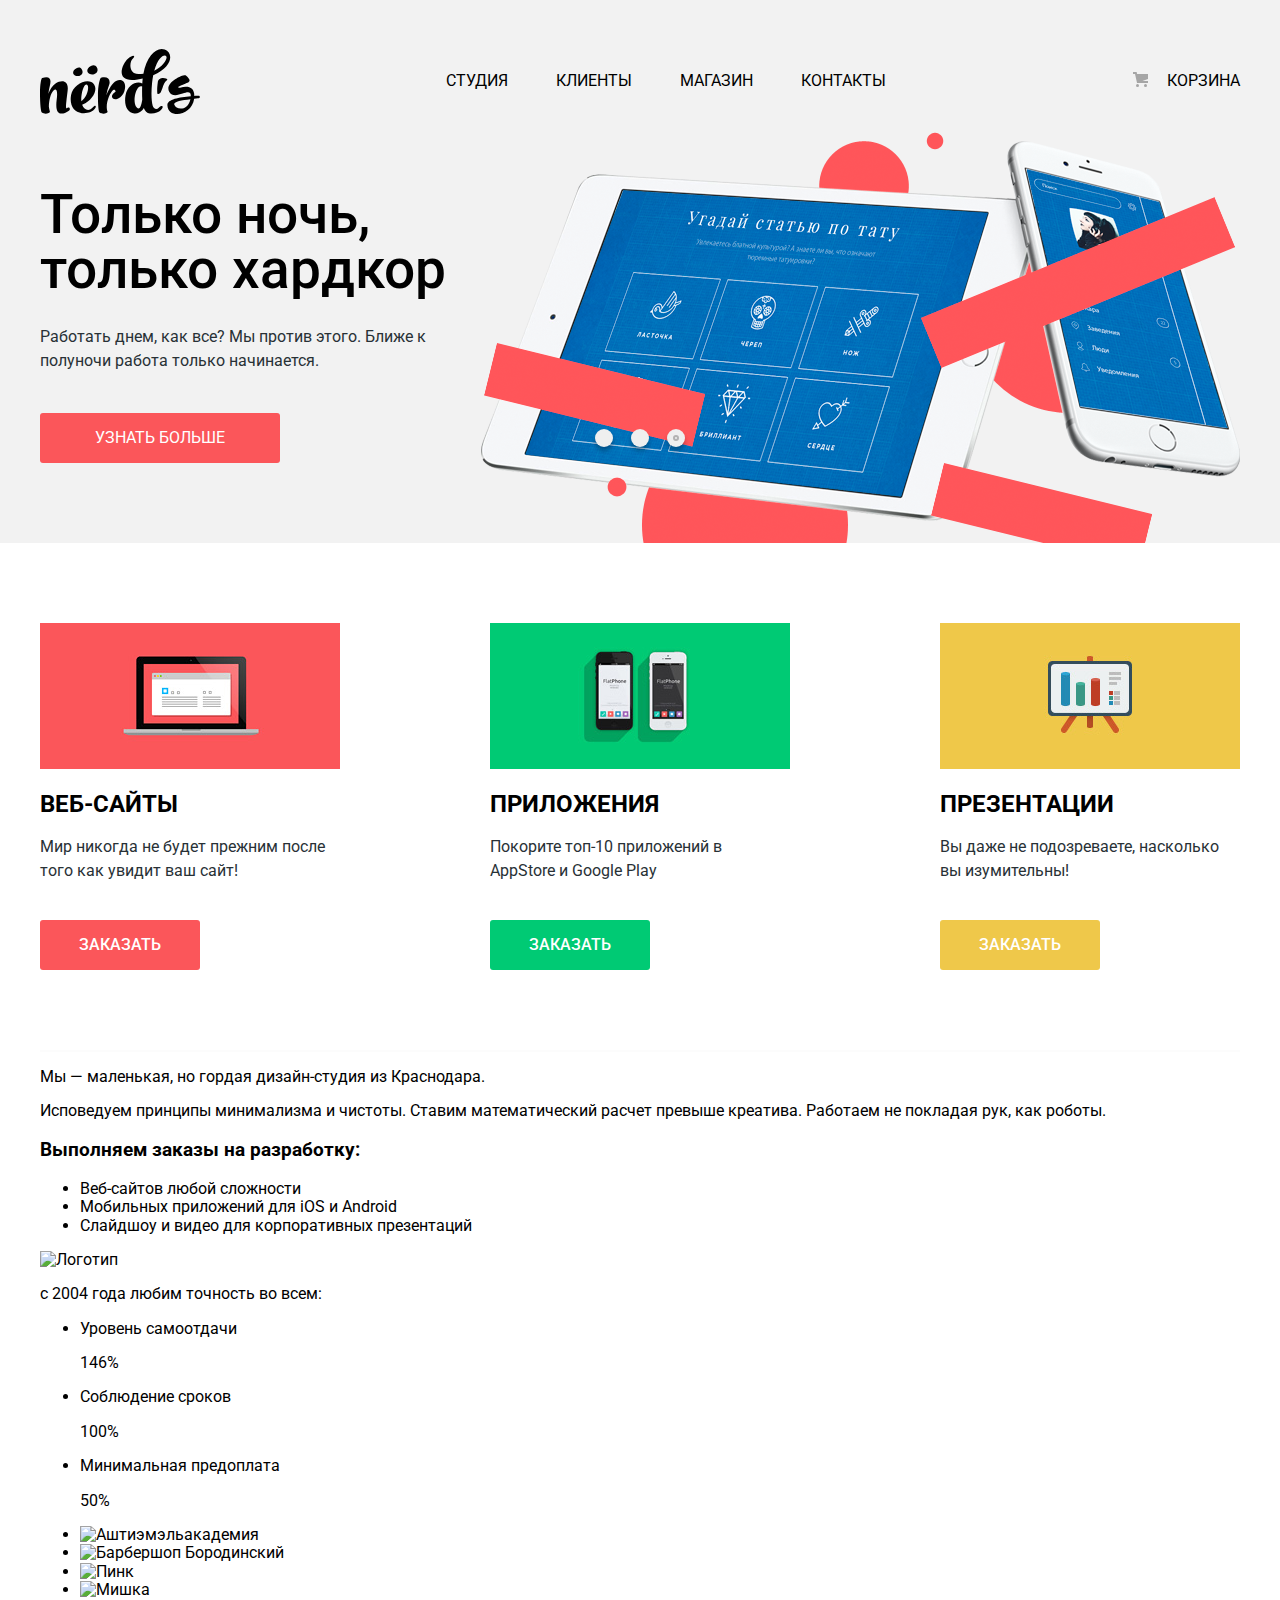
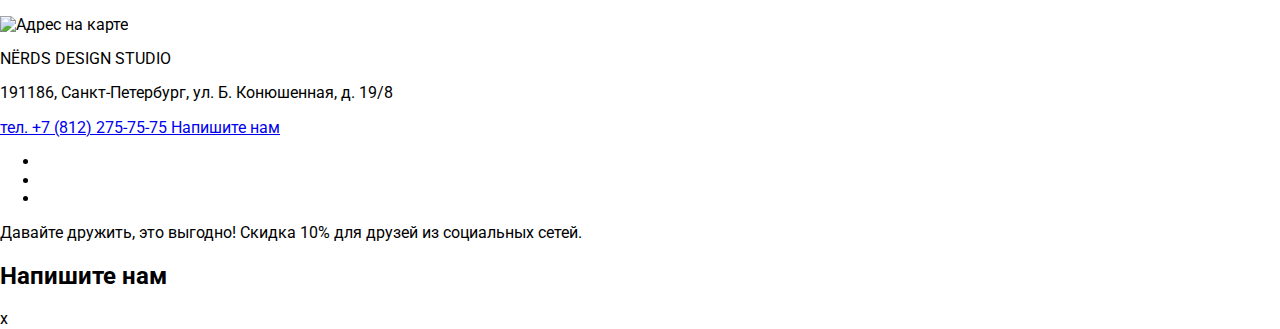
==== index.html @ 70a5d6a5 "сделаны кнопки слайдера, наши услуги" ====
<!DOCTYPE html>
<html lang="ru">
  <head>
    <meta charset="UTF-8" />
    <meta http-equiv="X-UA-Compatible" content="IE=edge" />
    <meta name="viewport" content="width=device-width, initial-scale=1.0" />
    <title>Интернет-магазин Nerds</title>
    <link rel="preconnect" href="https://fonts.googleapis.com" />
    <link rel="preconnect" href="https://fonts.gstatic.com" crossorigin />
    <link
      href="https://fonts.googleapis.com/css2?family=Roboto:wght@400;500;700&display=swap"
      rel="stylesheet"
    />
    <link rel="stylesheet" href="pages/index.css" />
  </head>
  <body class="page">
    <header class="header">
      <nav class="main-nav">
        <a class="logo">
          <img
            class="logo__image"
            src="img/logo.svg"
            alt="Логотип компании Nerds"
          />
        </a>
        <ul class="menu-list">
          <li class="menu-list__item">
            <a class="menu-list__link" href="studio.html">Студия</a>
          </li>
          <li class="menu-list__item">
            <a class="menu-list__link" href="clients.html">Клиенты</a>
          </li>
          <li class="menu-list__item">
            <a class="menu-list__link" href="catalog.html">Магазин</a>
          </li>
          <li class="menu-list__item">
            <a class="menu-list__link" href="contacts.html">Контакты</a>
          </li>
        </ul>
        <ul class="cart-list">
          <li class="cart-list__item">
            <a href="cart.html" class="cart-list__link">Корзина</a>
          </li>
        </ul>
      </nav>
      <div class="slider">
        <ul class="slider-list">
          <li class="slider-list__item">
            <p class="slider-list__title">Долго, дорого, скрупулезно.</p>
            <p class="slider-list__desc">
              Математически выверенный дизайн для вашего сайта или мобильного
              приложения.
            </p>
            <a href="#" class="slider-list__link">Узнать больше</a>
          </li>
          <li class="slider-list__item">
            <p class="slider-list__title">Любим математику как никто другой</p>
            <p class="slider-list__desc">
              Никакого креатива, только математические формулы для расчета
              идеальных пропорций.
            </p>
            <a href="#" class="slider-list__link">Узнать больше</a>
          </li>
          <li class="slider-list__item slider-list__item_visible">
            <p class="slider-list__title">Только ночь, только хардкор</p>
            <p class="slider-list__desc">
              Работать днем, как все? Мы против этого. Ближе к полуночи работа
              только начинается.
            </p>
            <a href="#" class="slider-list__link">Узнать больше</a>
          </li>
        </ul>
        <div class="slider__controls">
          <button class="slider__btn" type="button"></button>
          <button class="slider__btn" type="button"></button>
          <button class="slider__btn slider__btn_active" type="button"></button>
        </div>
      </div>
    </header>
    <main class="content">
      <h1 class="visually-hidden">Интернет-магазин Nerds</h1>
      <section class="advantages">
        <h2 class="visually-hidden">Наши услуги</h2>
        <ul class="advantages__list">
          <li class="advantages__item">
            <img
              src="img/illustration-1.jpg"
              alt="Изображение веб-сайта"
              class="advantages__img"
            />
            <h3 class="advantages__title">Веб-сайты</h3>
            <p class="advantages__desc">
              Мир никогда не будет прежним после того как увидит ваш сайт!
            </p>
            <a href="#" class="advantages__link">Заказать</a>
          </li>
          <li class="advantages__item">
            <img
              src="img/illustration-2.jpg"
              alt="Изображение приложения"
              class="advantages__img"
            />
            <h3 class="advantages__title">Приложения</h3>
            <p class="advantages__desc">
              Покорите топ-10 приложений в AppStore и Google Play
            </p>
            <a href="#" class="advantages__link advantages__link_color_green"
              >Заказать</a
            >
          </li>
          <li class="advantages__item">
            <img
              src="img/illustration-3.jpg"
              alt="Изображение презентаций"
              class="advantages__img"
            />
            <h3 class="advantages__title">Презентации</h3>
            <p class="advantages__desc">
              Вы даже не подозреваете, насколько вы изумительны!
            </p>
            <a href="#" class="advantages__link advantages__link_color_yellow"
              >Заказать</a
            >
          </li>
        </ul>
      </section>

      <section class="features">
        <h2 class="visually-hidden">Наши преимущества</h2>
        <div class="features__left-wrapper">
          <p>Мы — маленькая, но гордая дизайн-студия из Краснодара.</p>
          <p>
            Исповедуем принципы минимализма и чистоты. Ставим математический
            расчет превыше креатива. Работаем не покладая рук, как роботы.
          </p>
          <h3>Выполняем заказы на разработку:</h3>
          <ul class="features__dev-list">
            <li class="features__dev-item">Веб-сайтов любой сложности</li>
            <li class="features__dev-item">
              Мобильных приложений для iOS и Android
            </li>
            <li class="features__dev-item">
              Слайдшоу и видео для корпоративных презентаций
            </li>
          </ul>
        </div>
        <div class="features__rigth-wrapper">
          <img src="img/logo-features" alt="Логотип" />
          <p>с 2004 года любим точность во всем:</p>
          <ul class="features__percent-list">
            <li class="features__percent-item">
              <p class="features__percent-title">Уровень самоотдачи</p>
              <p class="features__percent-desc">146<span>%</span></p>
            </li>
            <li class="features__percent-item">
              <p class="features__percent-title">Соблюдение сроков</p>
              <p class="features__percent-desc">100<span>%</span></p>
            </li>
            <li class="features__percent-item">
              <p class="features__percent-title">Минимальная предоплата</p>
              <p class="features__percent-desc">50<span>%</span></p>
            </li>
          </ul>
        </div>
      </section>
      <section class="clients">
        <h2 class="visually-hidden">Наши клиенты:</h2>
        <ul class="clients__list">
          <li class="clients__item">
            <img
              src="img/clients1"
              width="199"
              height="68"
              alt="Аштиэмэльакадемия"
              class="clients__img"
            />
          </li>
          <li class="clients__item">
            <img
              src="img/clients2"
              width="209"
              height="90"
              alt="Барбершоп Бородинский"
              class="clients__img"
            />
          </li>
          <li class="clients__item">
            <img
              src="img/clients3"
              width="185"
              height="52"
              alt="Пинк"
              class="clients__img"
            />
          </li>
          <li class="clients__item">
            <img
              src="img/clients4"
              width="173"
              height="84"
              alt="Мишка"
              class="clients__img"
            />
          </li>
        </ul>
      </section>
    </main>

    <footer class="footer">
      <section class="contacts">
        <h2 class="visually-hidden">Контактная информация</h2>
        <img src="img/map" width="1442" height="418" alt="Адрес на карте" />
        <div class="contacts__wrapper">
          <p class="contacts__team">NЁRDS DESIGN STUDIO</p>
          <p class="contacts__address">
            191186, Санкт-Петербург, ул. Б. Конюшенная, д. 19/8
          </p>
          <a href="tel:+78122757575" class="contacts__tel">
            тел. +7 (812) 275-75-75
          </a>
          <a href="#" class="contants__link">Напишите нам</a>
        </div>
      </section>
      <section class="social">
        <h2 class="visually-hidden">Наши социальные сети</h2>
        <ul class="social__list">
          <li class="social__item">
            <a href="#" class="social__link"
              ><span class="visually-hidden">Вконтакте</span></a
            >
          </li>
          <li class="social__item">
            <a href="#" class="social__link"
              ><span class="visually-hidden">Фэйсбук</span></a
            >
          </li>
          <li class="social__item">
            <a href="#" class="social__link"
              ><span class="visually-hidden">Инстаграм</span></a
            >
          </li>
        </ul>
        <p class="social__slogan">
          <span class="social__title">Давайте дружить, это выгодно!</span>
          <span class="social__desc"
            >Скидка 10% для друзей из социальных сетей.</span
          >
        </p>
      </section>
    </footer>

    <section class="modal">
      <h2>Напишите нам</h2>
      <!-- Здесь будет форма -->
      <span class="modal__close-btn">x</span>
    </section>
  </body>
</html>
---- pages/index.css ----
@import url(../vendor/normalize.css);
@import url(../vars/vars.css);

@import url(../blocks/page/page.css);

@import url(../blocks/header/header.css);

@import url(../blocks/main-nav/main-nav.css);

@import url(../blocks/menu-list/menu-list.css);
@import url(../blocks/menu-list/__item/menu-list__item.css);
@import url(../blocks/menu-list/__link/menu-list__link.css);
@import url(../blocks/menu-list/__link/_active/menu-list__link_active.css);

@import url(../blocks/logo/logo.css);

@import url(../blocks/cart-list/cart-list.css);
@import url(../blocks/cart-list/__link/cart-list__link.css);

@import url(../blocks/slider/slider.css);
@import url(../blocks/slider/__controls/slider__controls.css);
@import url(../blocks/slider/__btn/slider__btn.css);
@import url(../blocks/slider/__btn/_active/slider__btn_active.css);

@import url(../blocks/slider-list/slider-list.css);
@import url(../blocks/slider-list/__item/slider-list__item.css);
@import url(../blocks/slider-list/__item/_visible/slider-list__item_visible.css);
@import url(../blocks/slider-list/__title/slider-list__title.css);
@import url(../blocks/slider-list/__desc/slider-list__desc.css);
@import url(../blocks/slider-list/__link/slider-list__link.css);

@import url(../blocks/content/content.css);

@import url(../blocks/advantages/advantages.css);
@import url(../blocks/advantages/__list/advantages__list.css);
@import url(../blocks/advantages/__item/advantages__item.css);
@import url(../blocks/advantages/__img/advantages__img.css);
@import url(../blocks/advantages/__title/advantages__title.css);
@import url(../blocks/advantages/__desc/advantages__desc.css);
@import url(../blocks/advantages/__link/advantages__link.css);
@import url(../blocks/advantages/__link/_color/advantages__link_color_green.css);
@import url(../blocks/advantages/__link/_color/advantages__link_color_yellow.css);
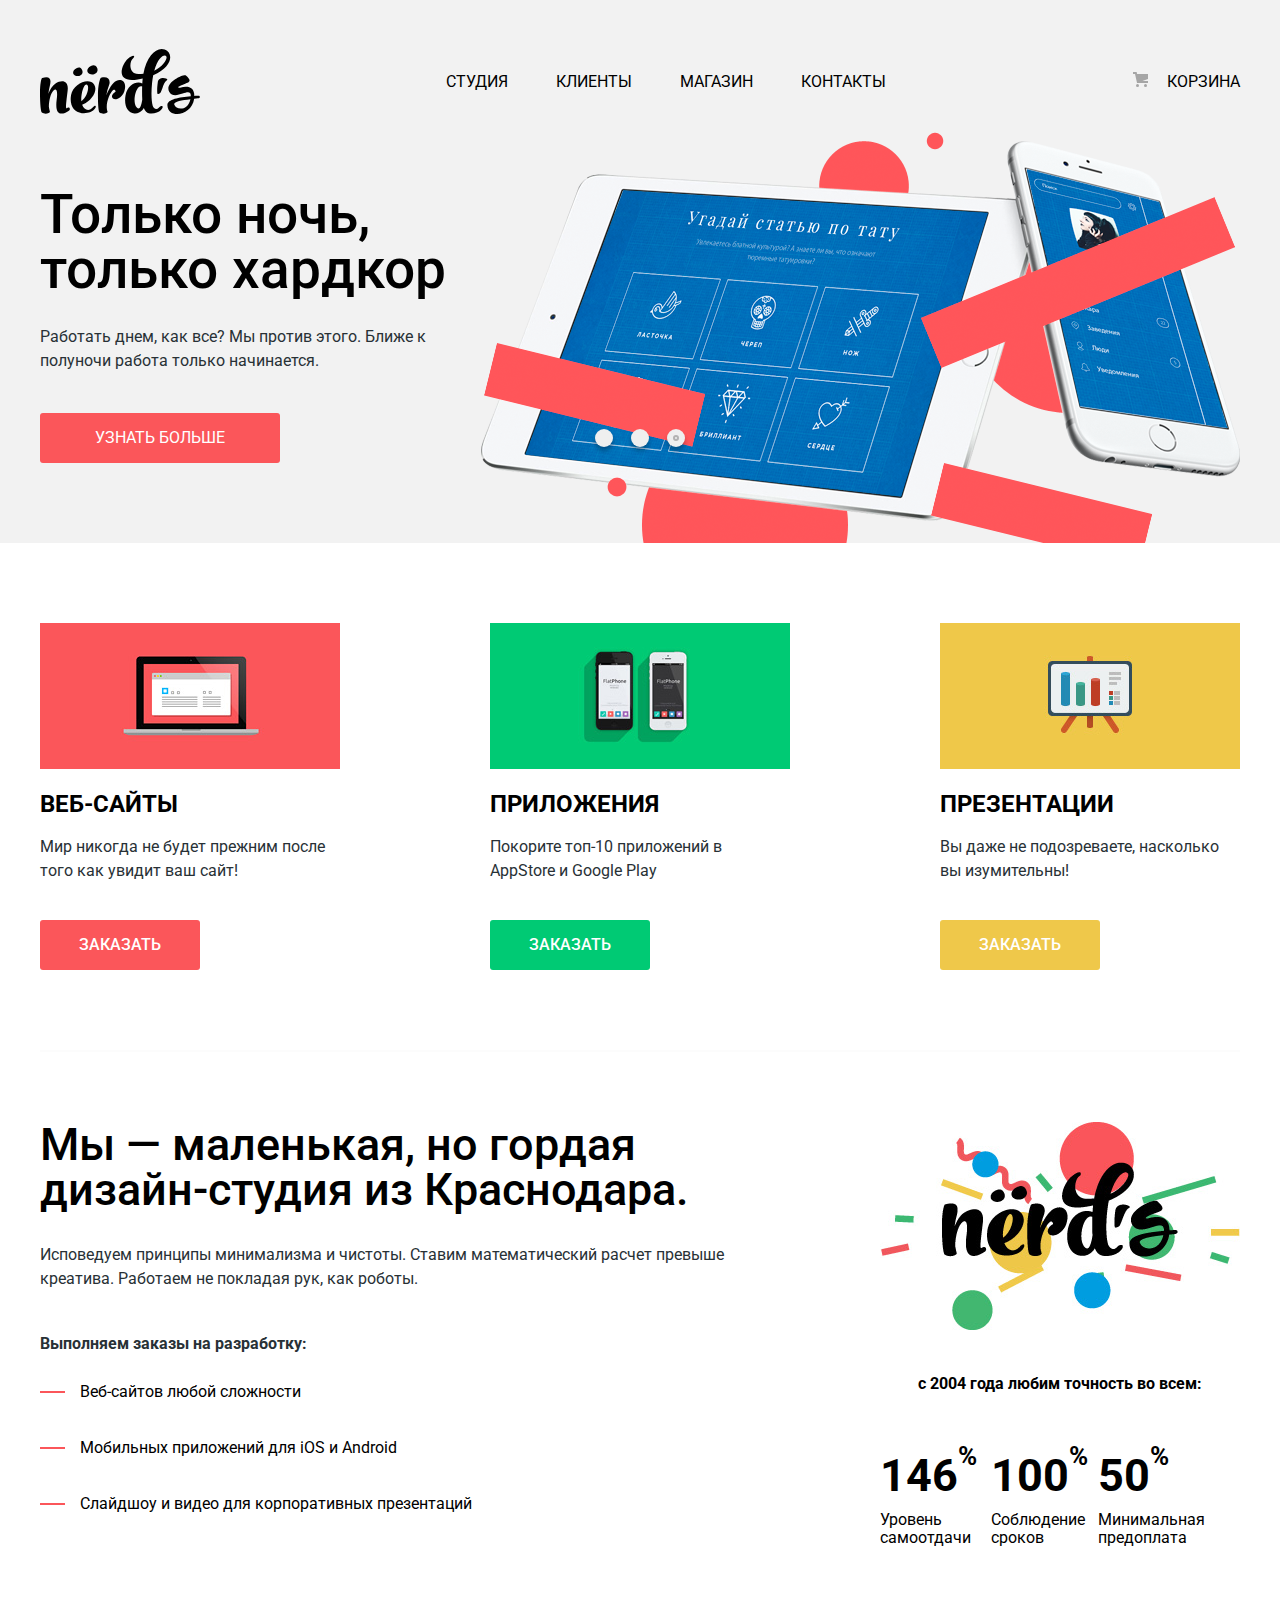
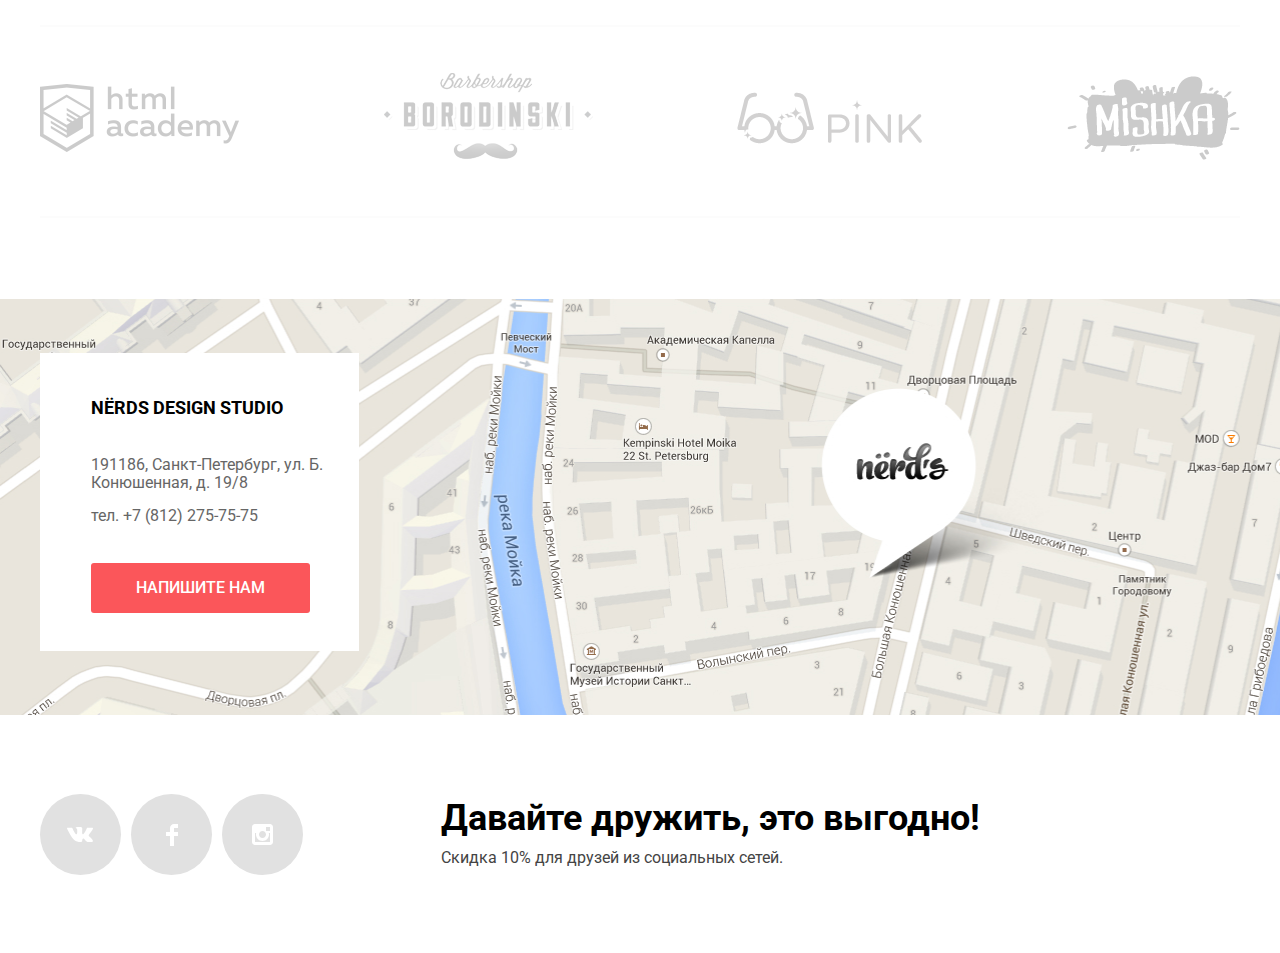
==== commit dd634ba6: "html, css index.html" ====
--- a/index.html
+++ b/index.html
@@ -128,12 +128,14 @@
       <section class="features">
         <h2 class="visually-hidden">Наши преимущества</h2>
         <div class="features__left-wrapper">
-          <p>Мы — маленькая, но гордая дизайн-студия из Краснодара.</p>
-          <p>
+          <p class="features__title">
+            Мы — маленькая, но гордая дизайн-студия из Краснодара.
+          </p>
+          <p class="features__desc">
             Исповедуем принципы минимализма и чистоты. Ставим математический
             расчет превыше креатива. Работаем не покладая рук, как роботы.
           </p>
-          <h3>Выполняем заказы на разработку:</h3>
+          <h3 class="features__heading">Выполняем заказы на разработку:</h3>
           <ul class="features__dev-list">
             <li class="features__dev-item">Веб-сайтов любой сложности</li>
             <li class="features__dev-item">
@@ -144,21 +146,29 @@
             </li>
           </ul>
         </div>
-        <div class="features__rigth-wrapper">
-          <img src="img/logo-features" alt="Логотип" />
-          <p>с 2004 года любим точность во всем:</p>
+        <div class="features__right-wrapper">
+          <img class="features__img" src="img/logo-feature.png" alt="Логотип" />
+          <p class="features__subheading">
+            с 2004 года любим точность во всем:
+          </p>
           <ul class="features__percent-list">
             <li class="features__percent-item">
               <p class="features__percent-title">Уровень самоотдачи</p>
-              <p class="features__percent-desc">146<span>%</span></p>
+              <p class="features__percent-desc">
+                146<span class="features__percent">%</span>
+              </p>
             </li>
             <li class="features__percent-item">
               <p class="features__percent-title">Соблюдение сроков</p>
-              <p class="features__percent-desc">100<span>%</span></p>
+              <p class="features__percent-desc">
+                100<span class="features__percent">%</span>
+              </p>
             </li>
             <li class="features__percent-item">
               <p class="features__percent-title">Минимальная предоплата</p>
-              <p class="features__percent-desc">50<span>%</span></p>
+              <p class="features__percent-desc">
+                50<span class="features__percent">%</span>
+              </p>
             </li>
           </ul>
         </div>
@@ -168,38 +178,30 @@
         <ul class="clients__list">
           <li class="clients__item">
             <img
-              src="img/clients1"
-              width="199"
-              height="68"
+              src="img/logo-html.png"
               alt="Аштиэмэльакадемия"
-              class="clients__img"
-            />
-          </li>
-          <li class="clients__item">
-            <img
-              src="img/clients2"
-              width="209"
-              height="90"
+              class="clients__img clients__img_width_199 clients__img_height_68"
+            />
+          </li>
+          <li class="clients__item">
+            <img
+              src="img/logo-barbershop.png"
               alt="Барбершоп Бородинский"
-              class="clients__img"
-            />
-          </li>
-          <li class="clients__item">
-            <img
-              src="img/clients3"
-              width="185"
-              height="52"
+              class="clients__img clients__img_width_209 clients__img_height_90"
+            />
+          </li>
+          <li class="clients__item">
+            <img
+              src="img/logo-pink.png"
               alt="Пинк"
-              class="clients__img"
-            />
-          </li>
-          <li class="clients__item">
-            <img
-              src="img/clients4"
-              width="173"
-              height="84"
+              class="clients__img clients__img_width_185 clients__img_height_52"
+            />
+          </li>
+          <li class="clients__item">
+            <img
+              src="img/logo-mishka.png"
               alt="Мишка"
-              class="clients__img"
+              class="clients__img clients__img_width_173 clients__img_height_84"
             />
           </li>
         </ul>
@@ -207,9 +209,9 @@
     </main>
 
     <footer class="footer">
+      <img class="map" src="img/map.jpg" alt="Адрес на карте" />
       <section class="contacts">
         <h2 class="visually-hidden">Контактная информация</h2>
-        <img src="img/map" width="1442" height="418" alt="Адрес на карте" />
         <div class="contacts__wrapper">
           <p class="contacts__team">NЁRDS DESIGN STUDIO</p>
           <p class="contacts__address">
@@ -225,17 +227,17 @@
         <h2 class="visually-hidden">Наши социальные сети</h2>
         <ul class="social__list">
           <li class="social__item">
-            <a href="#" class="social__link"
+            <a href="#" class="social__link social__link_network_vk"
               ><span class="visually-hidden">Вконтакте</span></a
             >
           </li>
           <li class="social__item">
-            <a href="#" class="social__link"
+            <a href="#" class="social__link social__link_network_fb"
               ><span class="visually-hidden">Фэйсбук</span></a
             >
           </li>
           <li class="social__item">
-            <a href="#" class="social__link"
+            <a href="#" class="social__link social__link_network_instagram"
               ><span class="visually-hidden">Инстаграм</span></a
             >
           </li>
--- a/pages/index.css
+++ b/pages/index.css
@@ -39,4 +39,57 @@
 @import url(../blocks/advantages/__desc/advantages__desc.css);
 @import url(../blocks/advantages/__link/advantages__link.css);
 @import url(../blocks/advantages/__link/_color/advantages__link_color_green.css);
-@import url(../blocks/advantages/__link/_color/advantages__link_color_yellow.css);+@import url(../blocks/advantages/__link/_color/advantages__link_color_yellow.css);
+
+@import url(../blocks/features/features.css);
+@import url(../blocks/features/__left-wrapper/features__left-wrapper.css);
+@import url(../blocks/features/__right-wrapper/features__right-wrapper.css);
+@import url(../blocks/features/__title/features__title.css);
+@import url(../blocks/features/__desc/features__desc.css);
+@import url(../blocks/features/__heading/features__heading.css);
+@import url(../blocks/features/__dev-list/features__dev-list.css);
+@import url(../blocks/features/__dev-item/features__dev-item.css);
+@import url(../blocks/features/__img/features__img.css);
+@import url(../blocks/features/__subheading/features__subheading.css);
+@import url(../blocks/features/__percent-list/features__percent-list.css);
+@import url(../blocks/features/__percent-item/features__percent-item.css);
+@import url(../blocks/features/__percent-title/features__percent-title.css);
+@import url(../blocks/features/__percent-desc/features__percent-desc.css);
+@import url(../blocks/features/__percent/features__percent.css);
+
+@import url(../blocks/clients/clients.css);
+@import url(../blocks/clients/__list/clients__list.css);
+@import url(../blocks/clients/__item/clients__item.css);
+@import url(../blocks/clients/__img/clients__img.css);
+@import url(../blocks/clients/__img/_height_52/clients__img_height_52.css);
+@import url(../blocks/clients/__img/_height_68/clients__img_height_68.css);
+@import url(../blocks/clients/__img/_height_84/clients__img_height_84.css);
+@import url(../blocks/clients/__img/_height_90/clients__img_height_90.css);
+@import url(../blocks/clients/__img/_width_173/clients__img_width_173.css);
+@import url(../blocks/clients/__img/_width_185/clients__img_width_185.css);
+@import url(../blocks/clients/__img/_width_199/clients__img_width_199.css);
+@import url(../blocks/clients/__img/_width_209/clients__img_width_209.css);
+
+@import url(../blocks/footer/footer.css);
+
+@import url(../blocks/contacts/contacts.css);
+@import url(../blocks/contacts/__wrapper/contacts__wrapper.css);
+@import url(../blocks/contacts/__team/contacts__team.css);
+@import url(../blocks/contacts/__address/contacts__address.css);
+@import url(../blocks/contacts/__tel/contacts__tel.css);
+@import url(../blocks/contacts/__link/contants__link.css);
+
+@import url(../blocks/map/map.css);
+
+@import url(../blocks/social/social.css);
+@import url(../blocks/social/__list/social__list.css);
+@import url(../blocks/social/__item/social__item.css);
+@import url(../blocks/social/__link/social__link.css);
+@import url(../blocks/social/__link/_network_vk/social__link_network_vk.css);
+@import url(../blocks/social/__link/_network_fb/social__link_network_fb.css);
+@import url(../blocks/social/__link/_network_instagram/social__link_network_instagram.css);
+@import url(../blocks/social/__slogan/social__slogan.css);
+@import url(../blocks/social/__title/social__title.css);
+@import url(../blocks/social/__desc/social__desc.css);
+
+@import url(../blocks/modal/modal.css);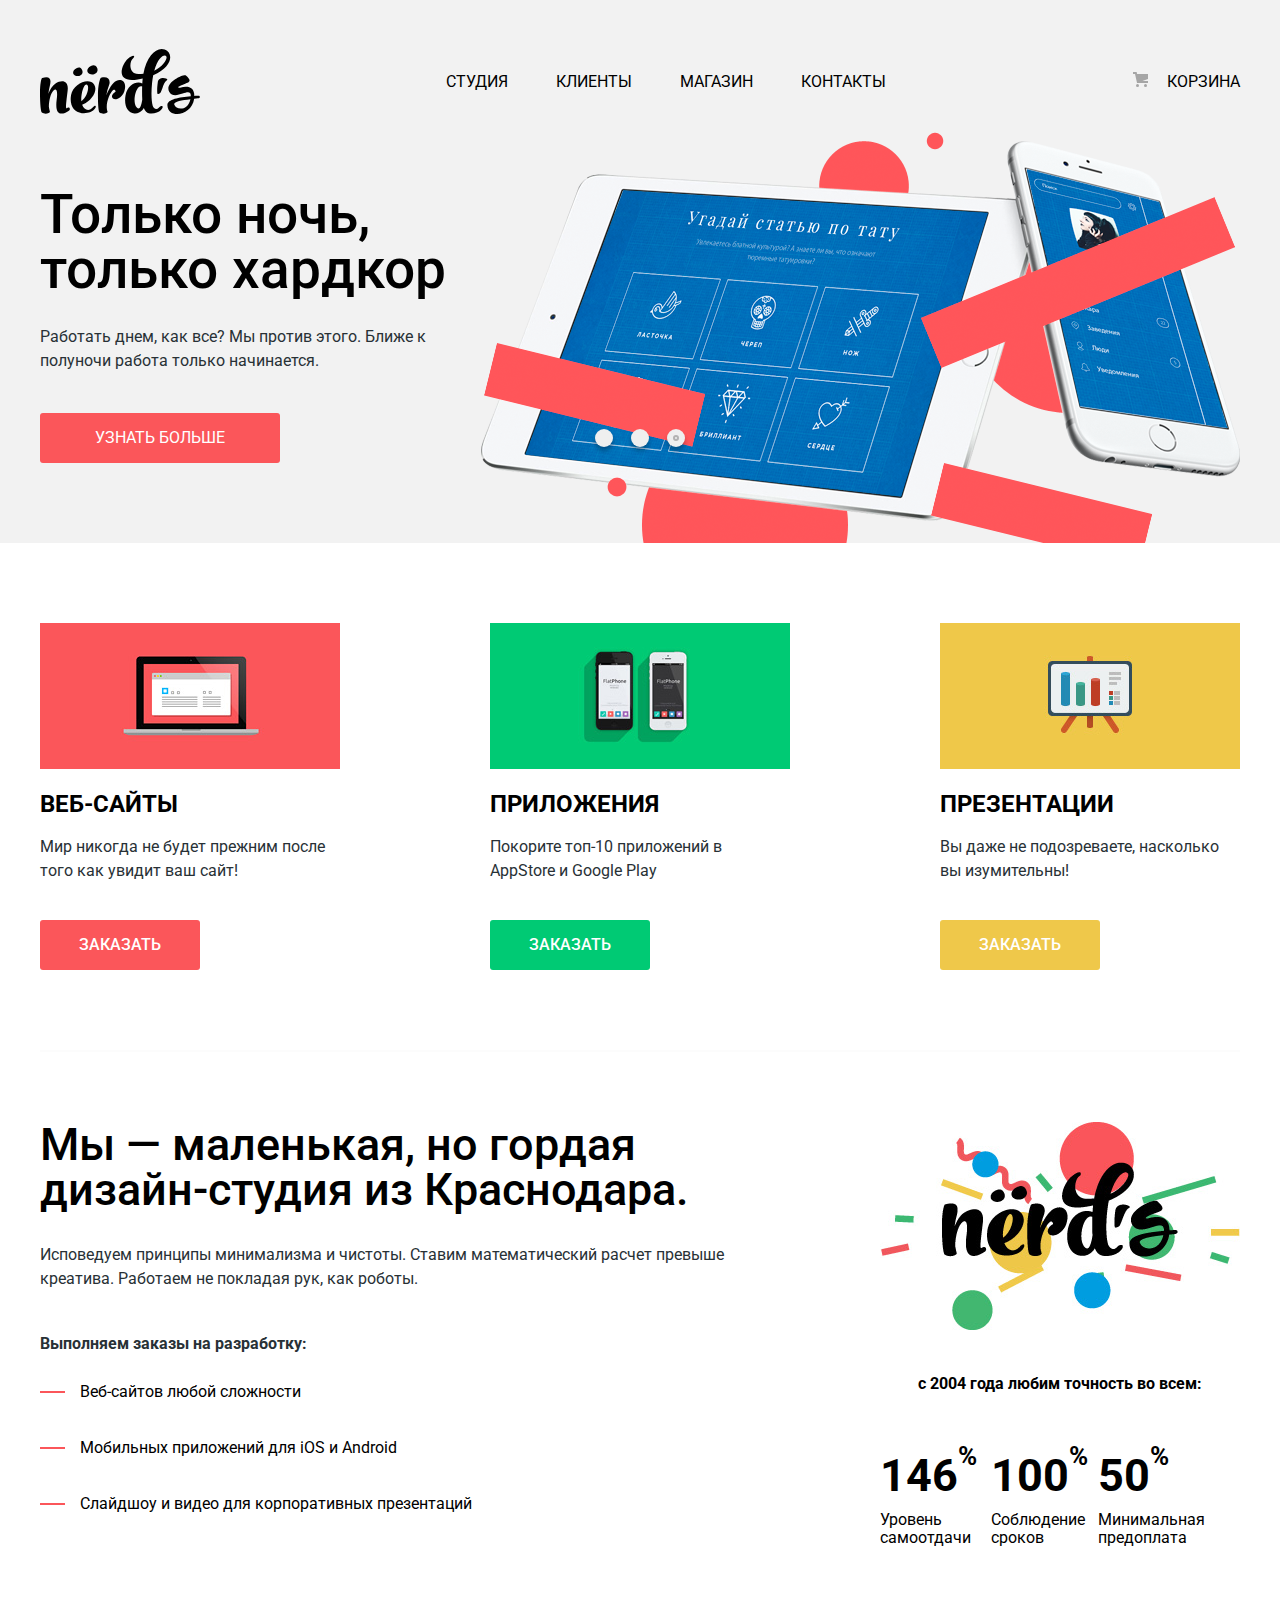
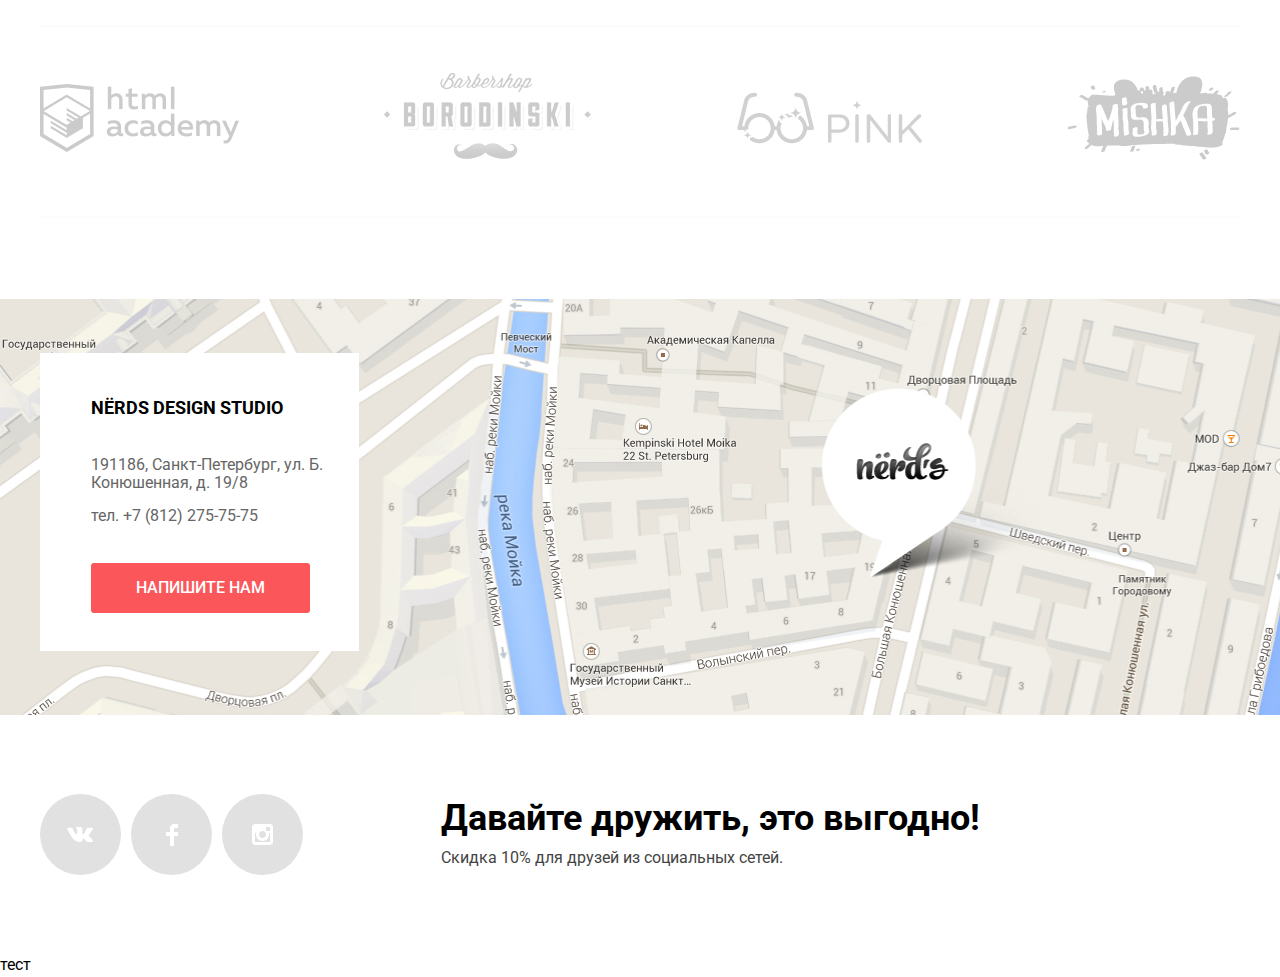
==== commit c5d21d60: "contribution test" ====
--- a/index.html
+++ b/index.html
@@ -256,5 +256,6 @@
       <!-- Здесь будет форма -->
       <span class="modal__close-btn">x</span>
     </section>
+    тест
   </body>
 </html>
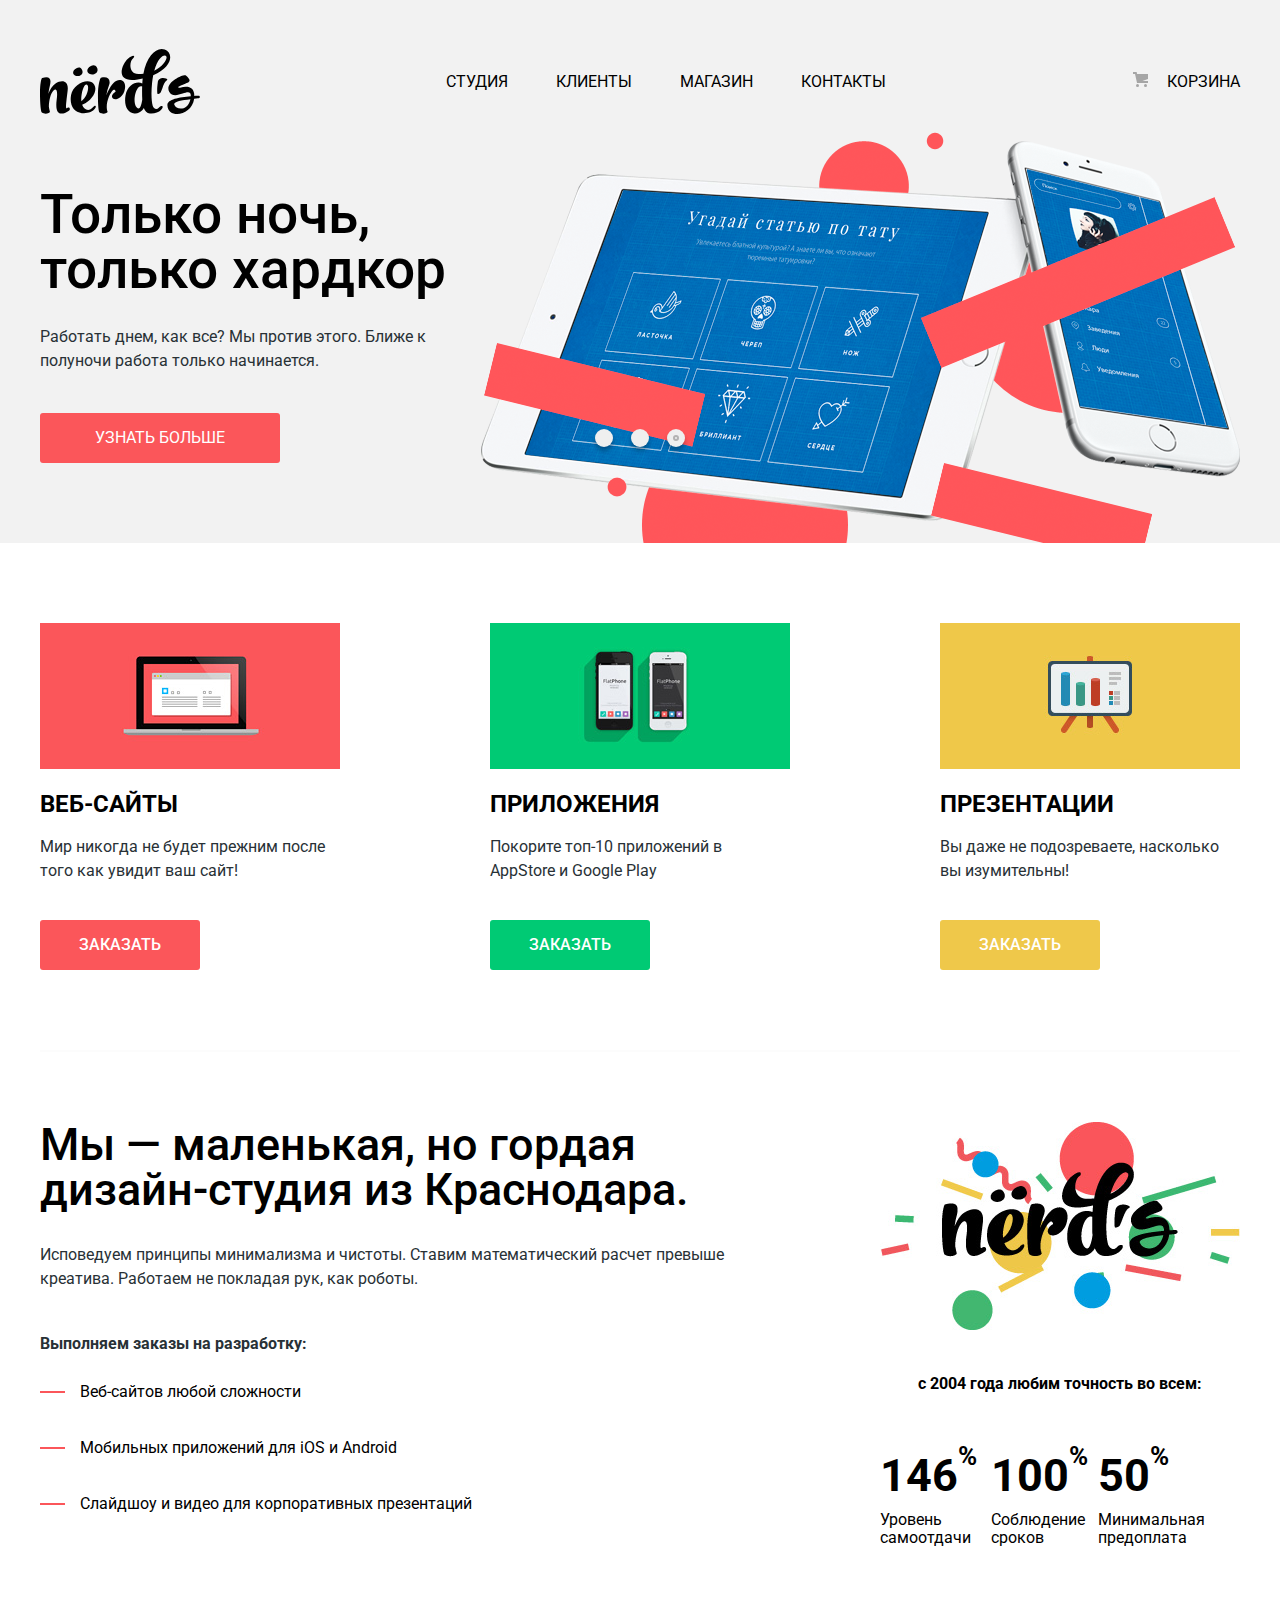
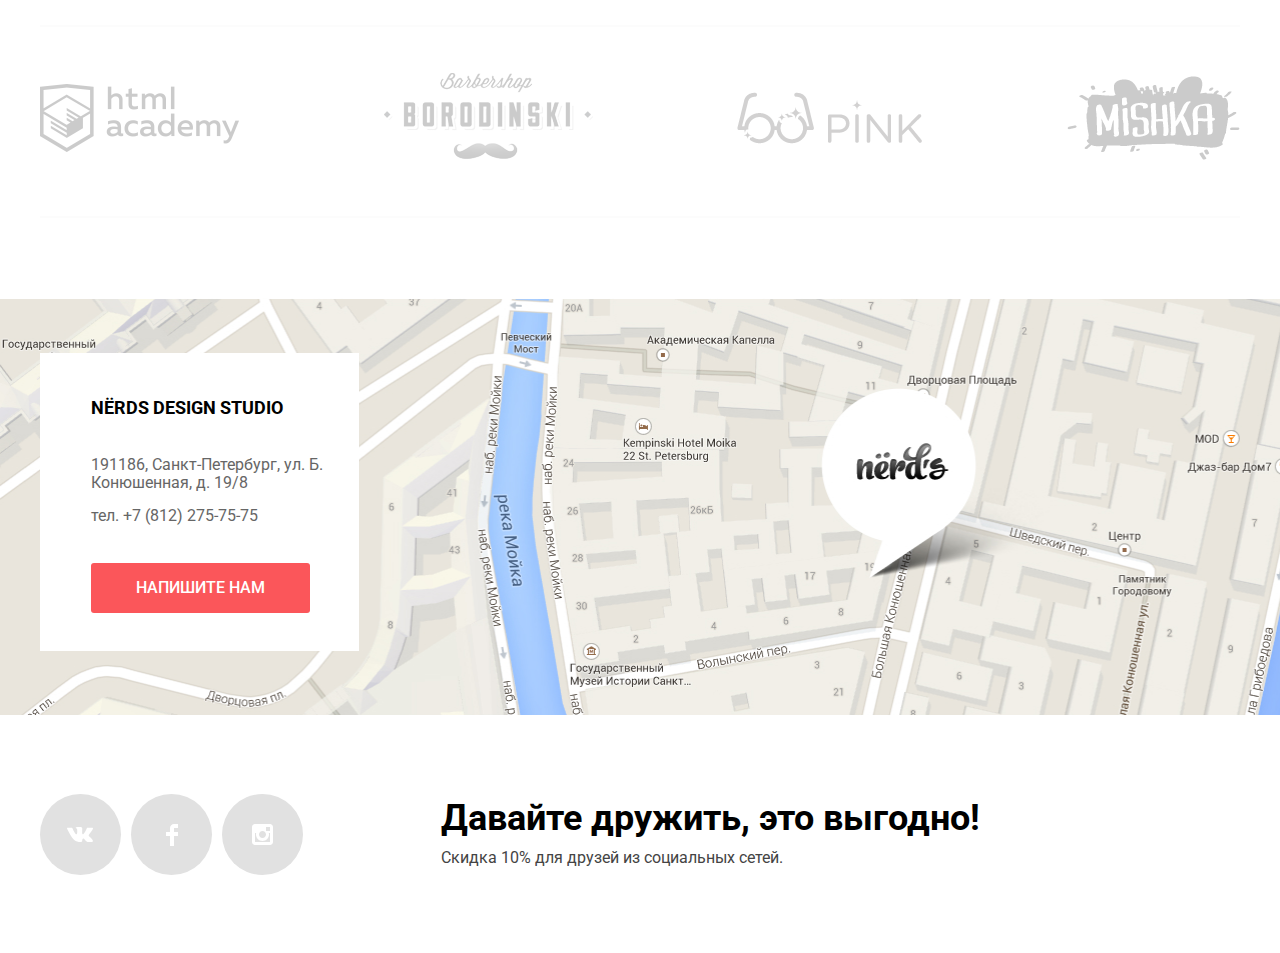
==== commit da67c253: "contribution test" ====
--- a/index.html
+++ b/index.html
@@ -256,6 +256,5 @@
       <!-- Здесь будет форма -->
       <span class="modal__close-btn">x</span>
     </section>
-    тест
   </body>
 </html>
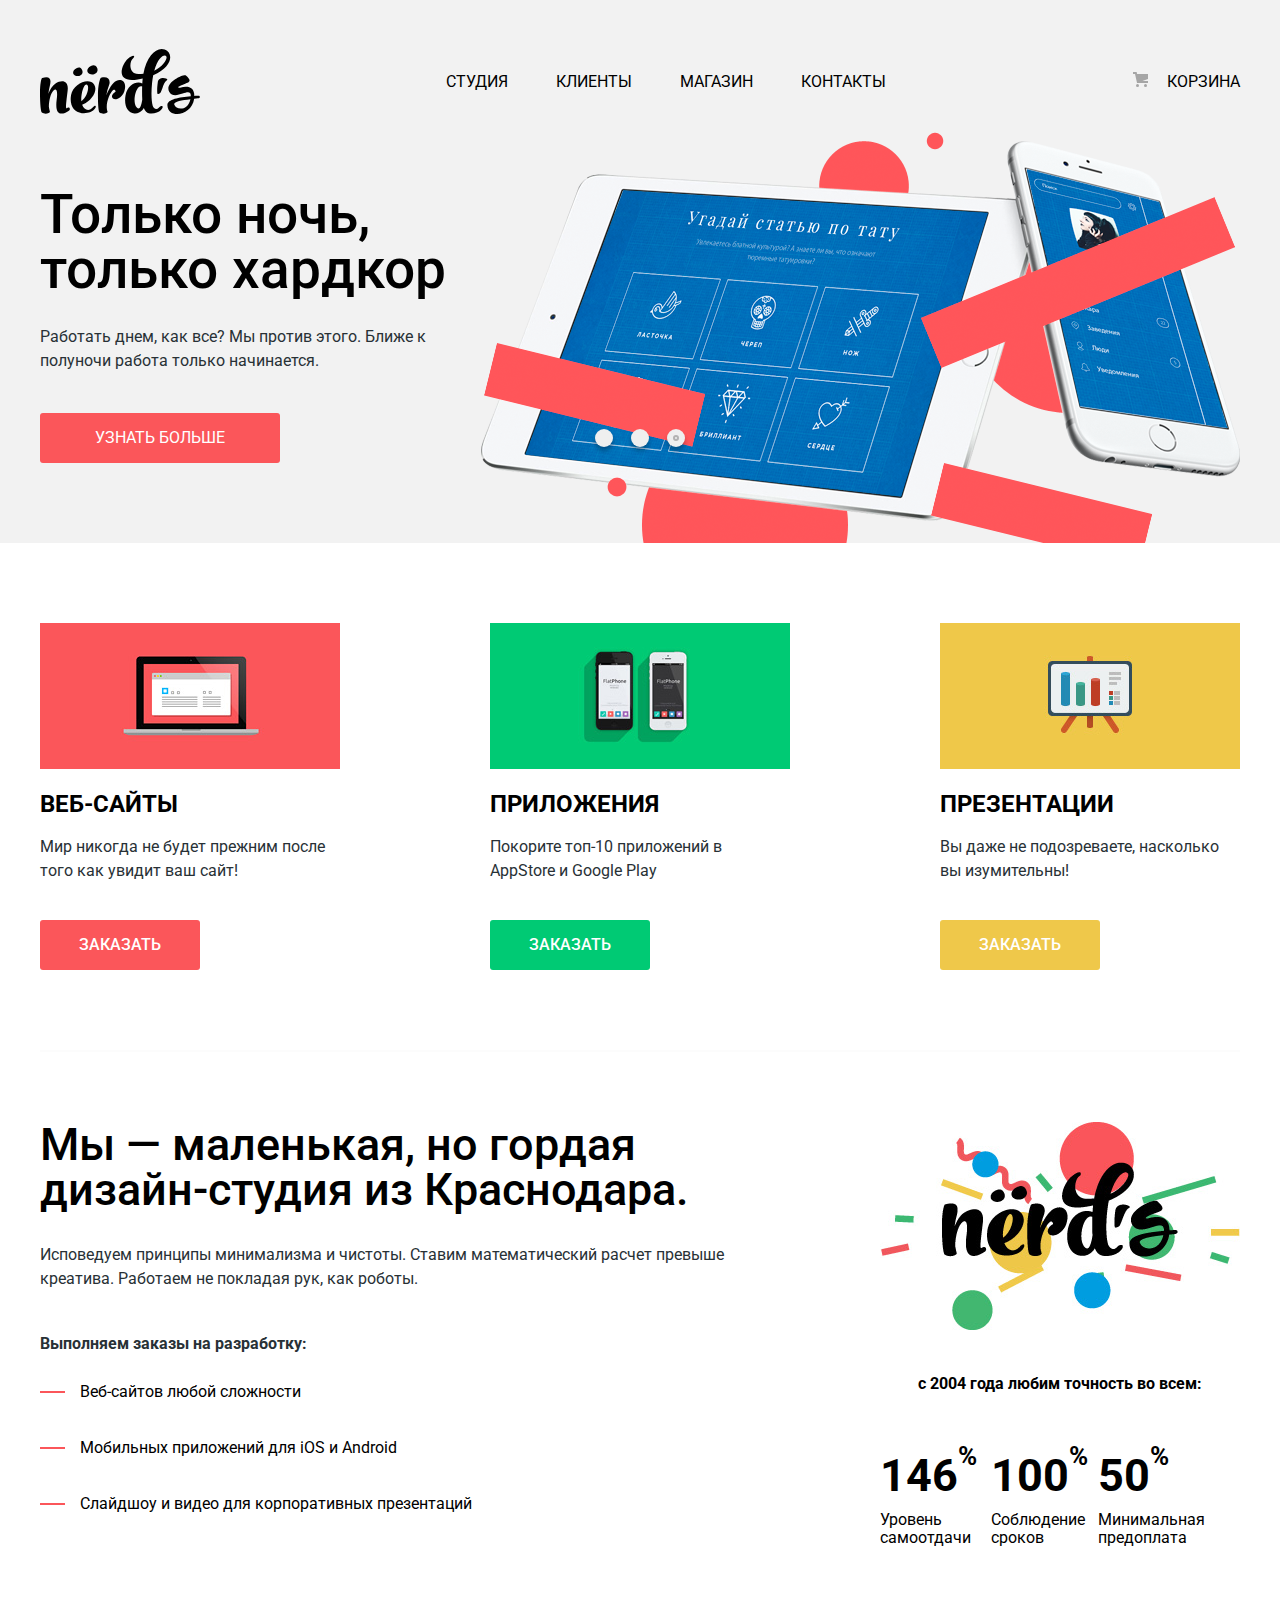
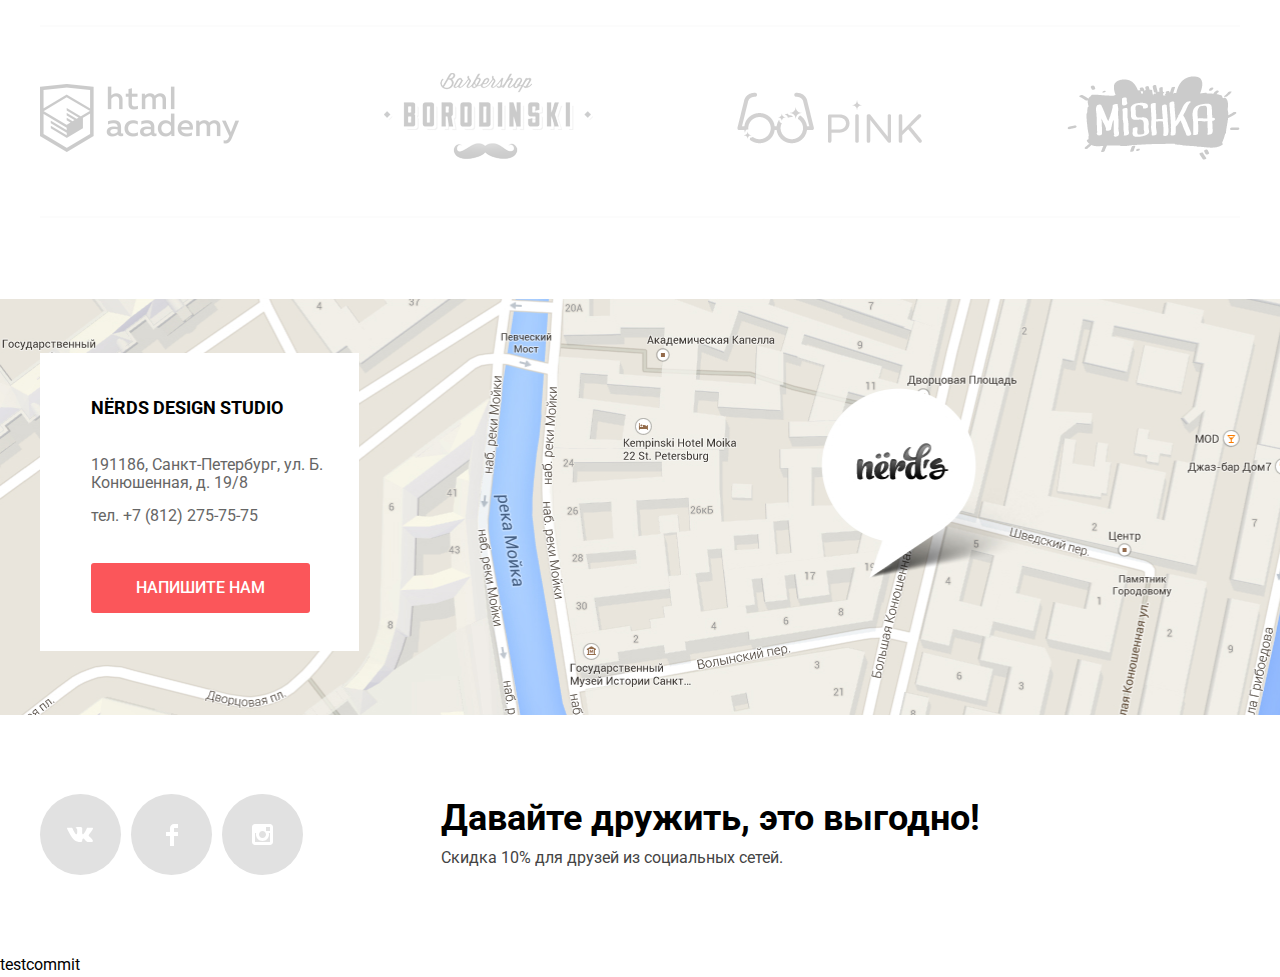
==== commit 336f8583: "contribution test" ====
--- a/index.html
+++ b/index.html
@@ -256,5 +256,6 @@
       <!-- Здесь будет форма -->
       <span class="modal__close-btn">x</span>
     </section>
+    testcommit
   </body>
 </html>
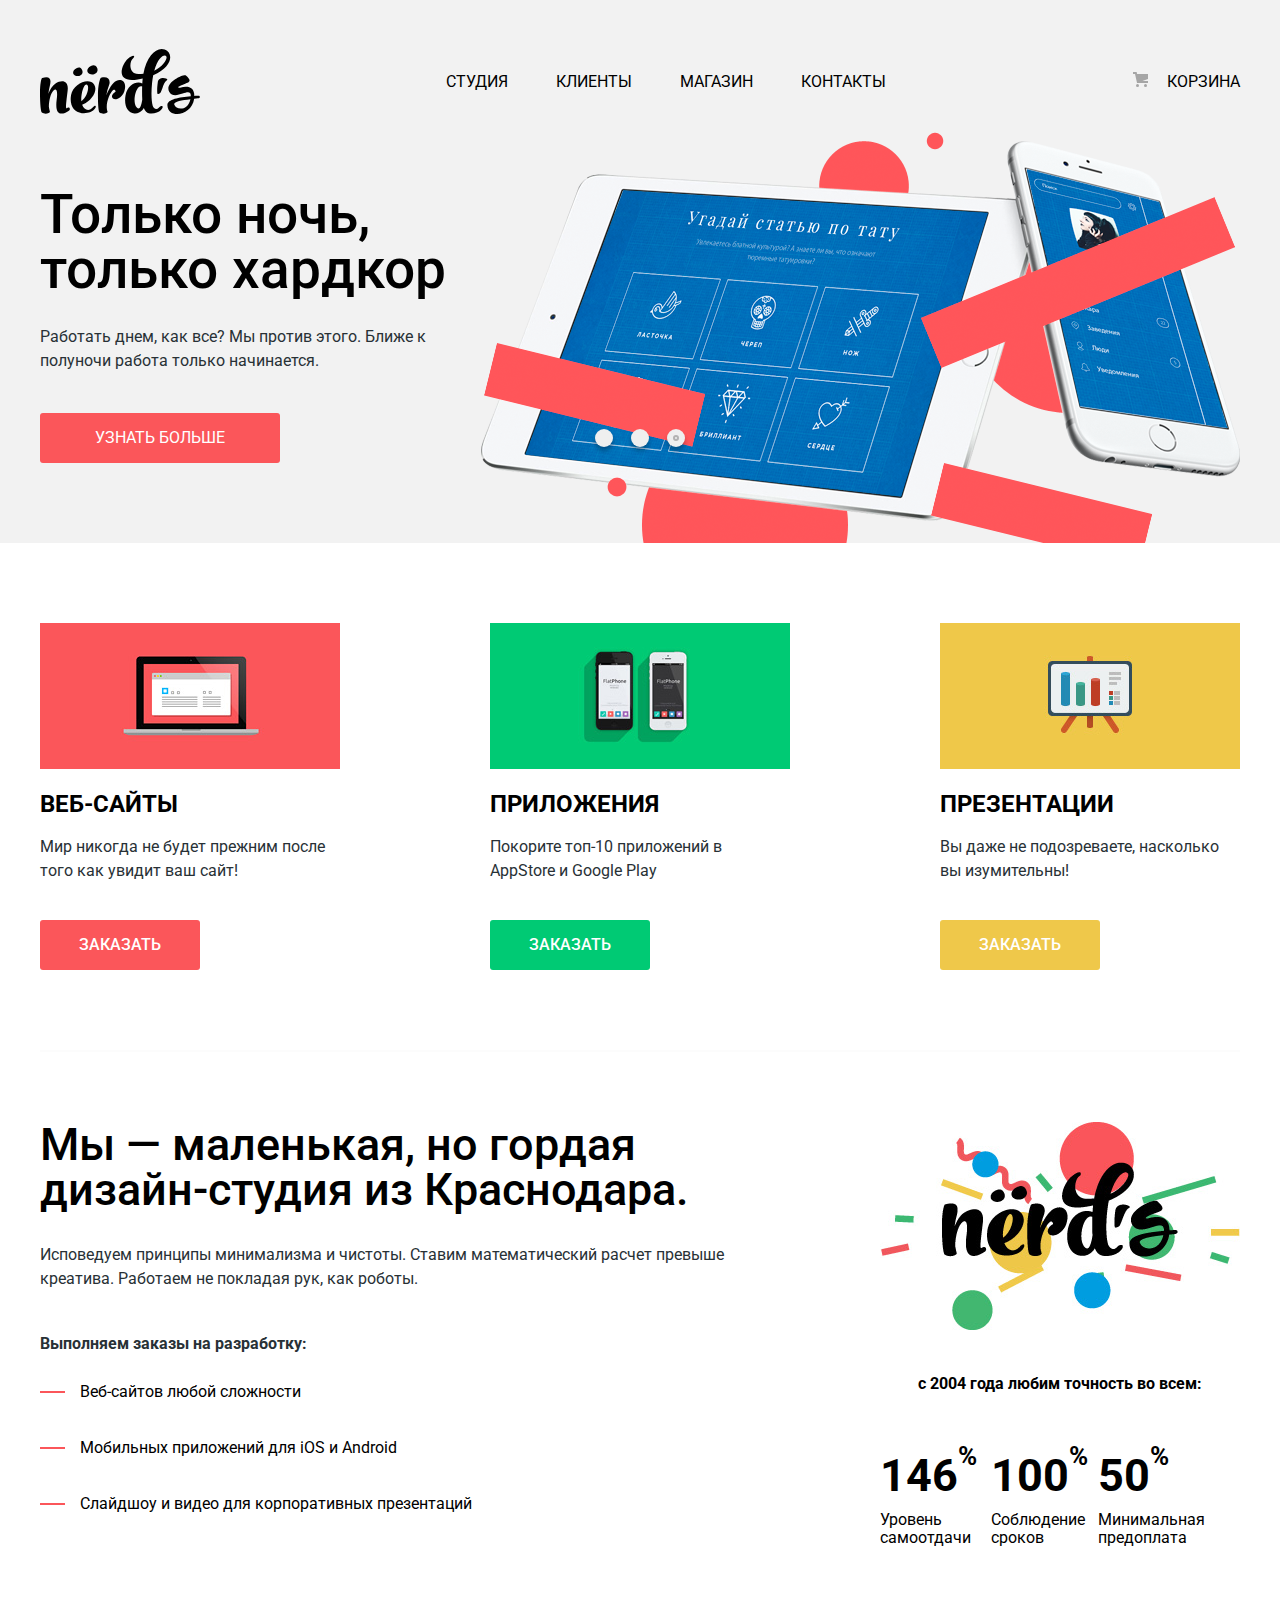
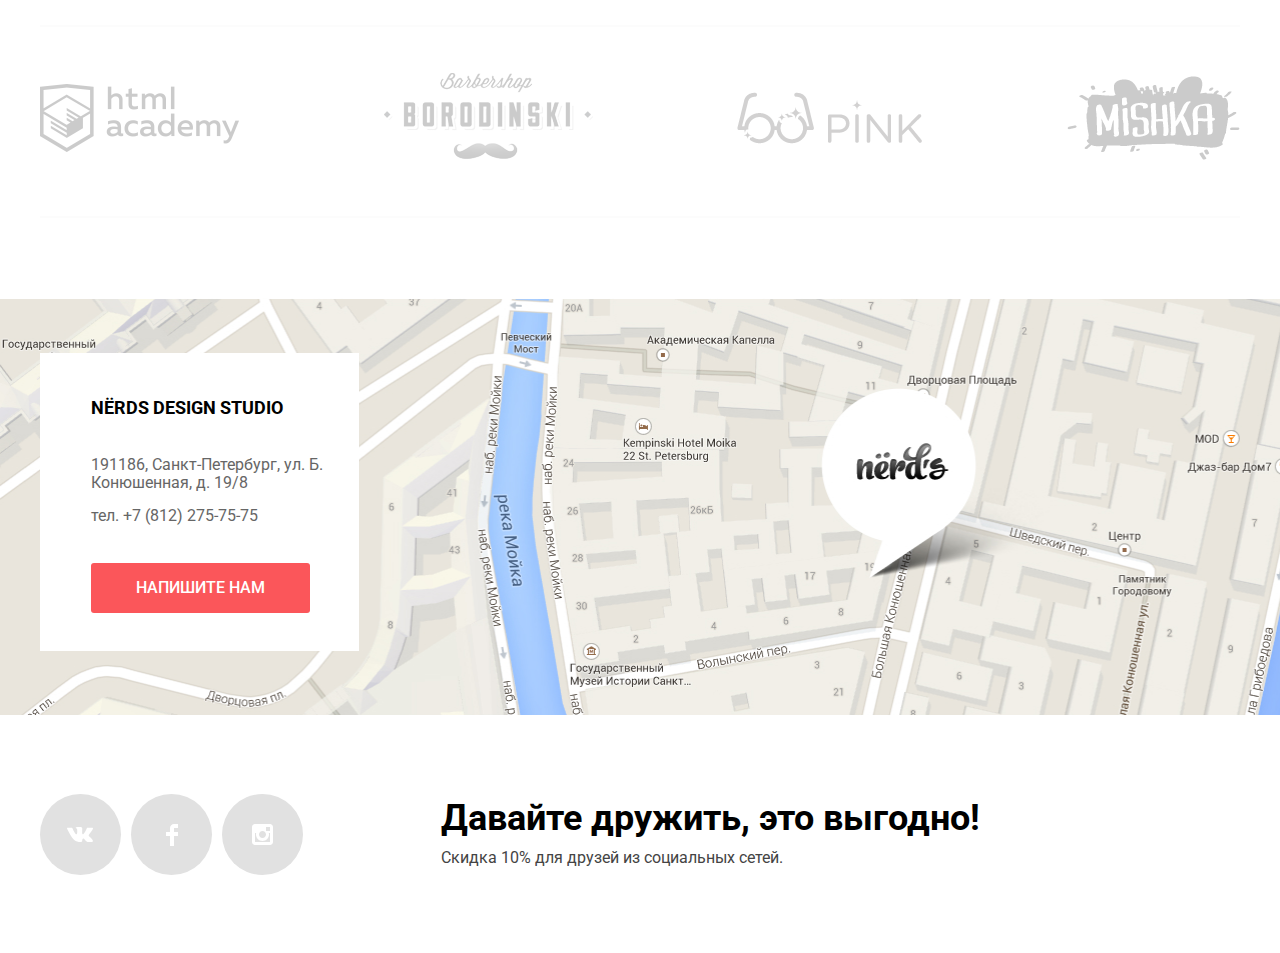
==== commit d55f79d1: "исправлены тесты contribution" ====
--- a/index.html
+++ b/index.html
@@ -256,6 +256,5 @@
       <!-- Здесь будет форма -->
       <span class="modal__close-btn">x</span>
     </section>
-    testcommit
   </body>
 </html>
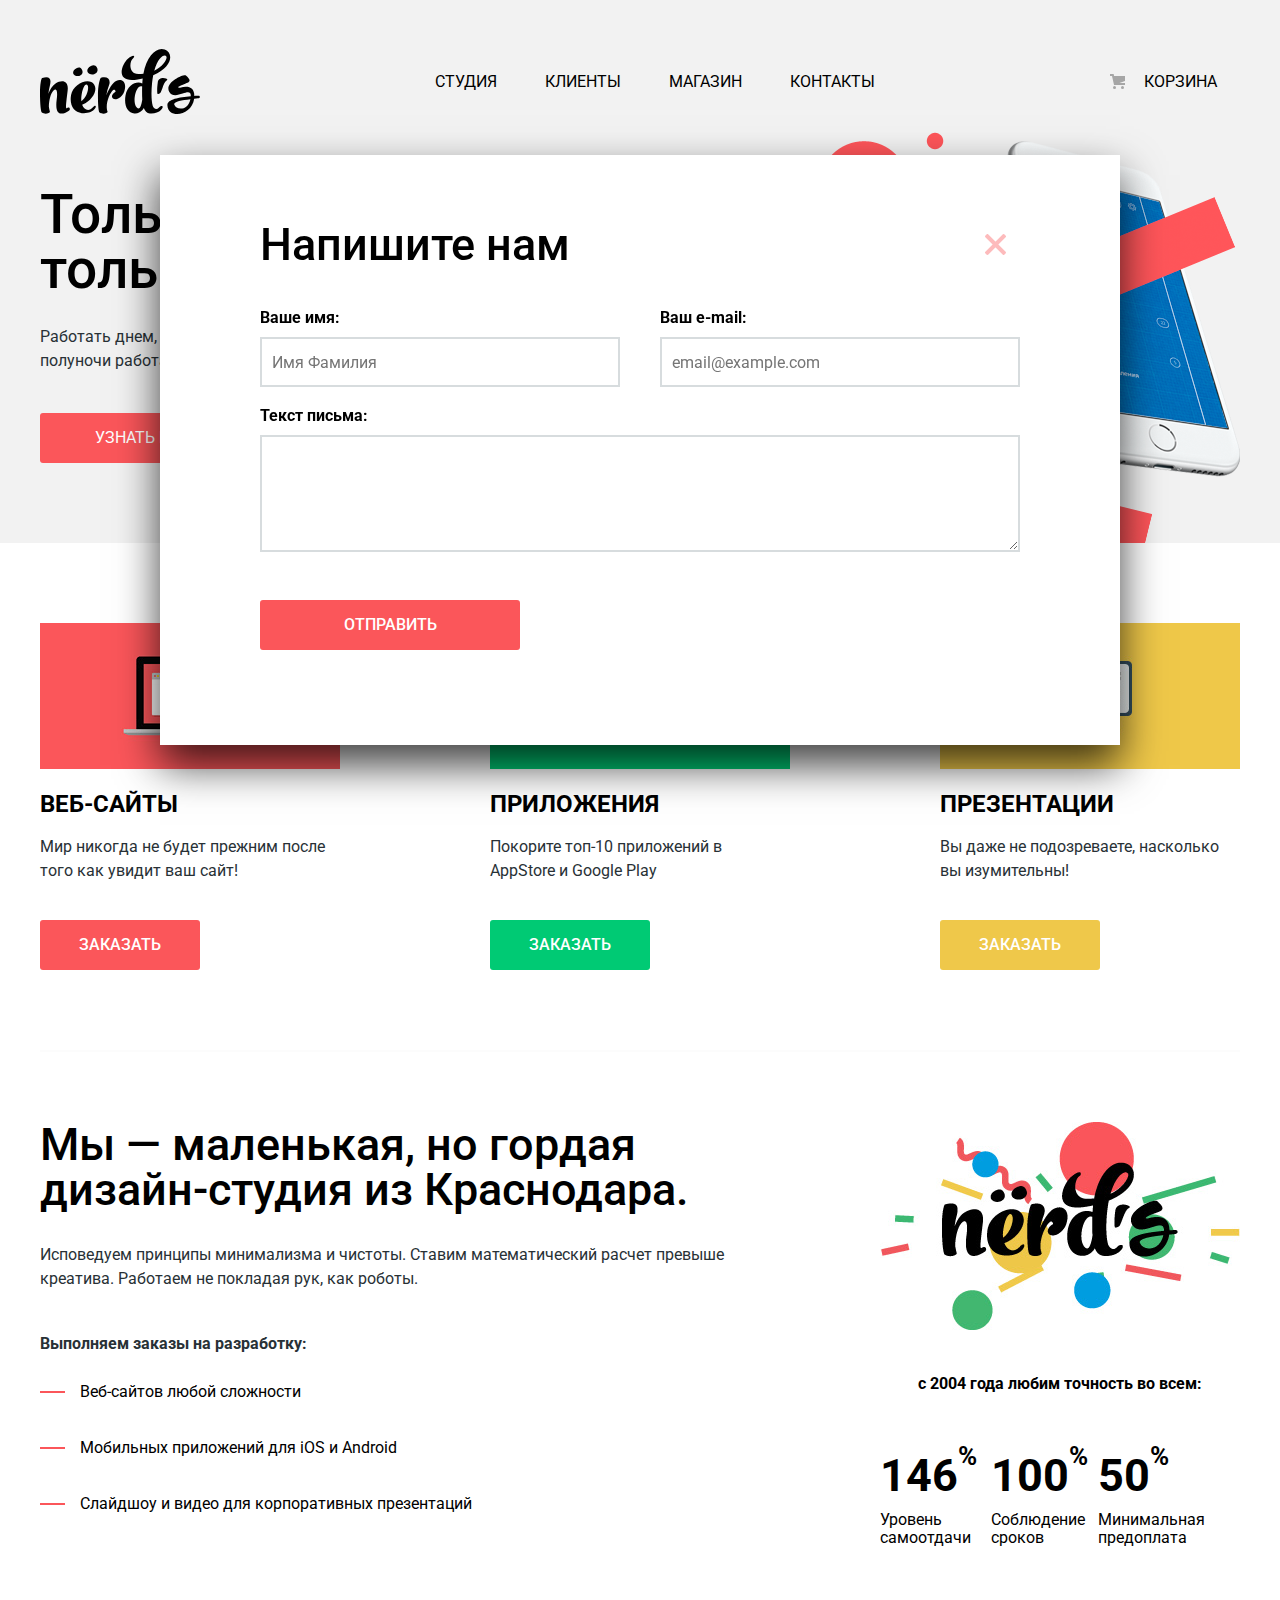
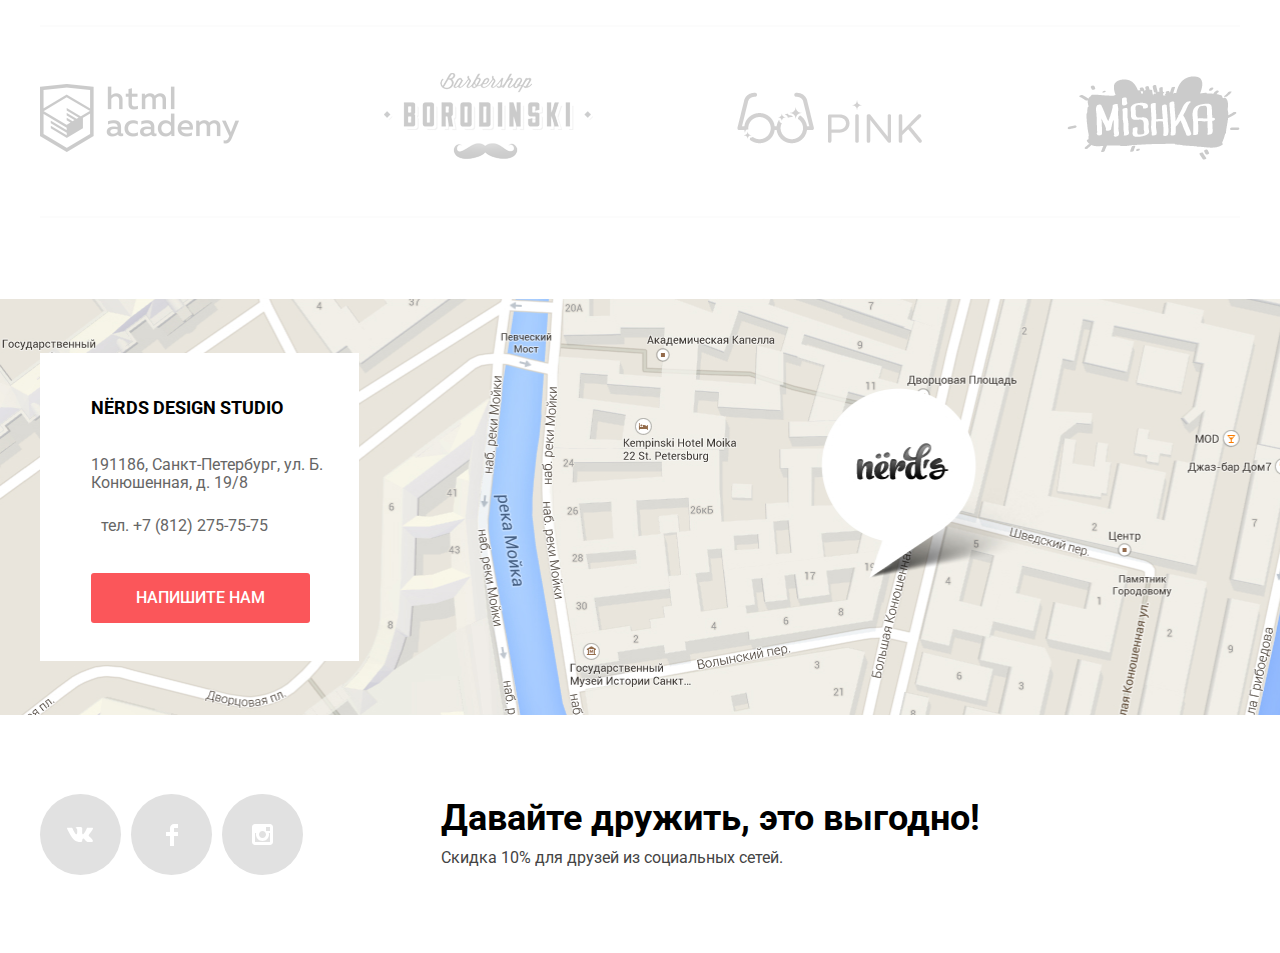
==== commit 3d0d250d: "html, css блока формы" ====
--- a/index.html
+++ b/index.html
@@ -251,10 +251,54 @@
       </section>
     </footer>
 
-    <section class="modal">
-      <h2>Напишите нам</h2>
-      <!-- Здесь будет форма -->
-      <span class="modal__close-btn">x</span>
+    <section class="modal modal_active">
+      <div class="modal__wrapper-top">
+        <h2 class="modal__title">Напишите нам</h2>
+        <button class="modal__close-btn" type="button"></button>
+      </div>
+      <form
+        class="modal__form form"
+        action="https://echo.htmlacademy.ru"
+        method="post"
+      >
+        <p class="form__item">
+          <label for="user-name" class="form__label">Ваше имя:</label>
+          <input
+            class="form__input"
+            type="text"
+            id="user-name"
+            name="name"
+            placeholder="Имя Фамилия"
+            value=""
+          />
+        </p>
+        <p class="form__item">
+          <label for="user-email" class="form__label">Ваш e-mail:</label>
+          <input
+            class="form__input"
+            type="email"
+            id="user-email"
+            name="email"
+            placeholder="email@example.com"
+            value=""
+          />
+        </p>
+        <p class="form__item">
+          <label for="user-letter" class="form__label"
+            >Текст письма:</label
+          >
+          <textarea
+            class="form__input form__input_width_large"
+            type=""
+            id="user-letter"
+            name="letter"
+            placeholder="В свободной форме"
+            value=""
+          >
+          </textarea>
+        </p>
+        <button class="form__button" type="submit">Отправить</button>
+      </form>
     </section>
   </body>
 </html>
--- a/pages/index.css
+++ b/pages/index.css
@@ -92,4 +92,16 @@
 @import url(../blocks/social/__title/social__title.css);
 @import url(../blocks/social/__desc/social__desc.css);
 
-@import url(../blocks/modal/modal.css);+@import url(../blocks/modal/modal.css);
+@import url(../blocks/modal/_active/modal_active.css);
+@import url(../blocks/modal/__wrapper-top/modal__wrapper-top.css);
+@import url(../blocks/modal/__title/modal__title.css);
+@import url(../blocks/modal/__close-btn/modal__close-btn.css);
+@import url(../blocks/modal/__form/modal__form.css);
+
+@import url(../blocks/form/form.css);
+@import url(../blocks/form/__item/form__item.css);
+@import url(../blocks/form/__label/form__label.css);
+@import url(../blocks/form/__input/form__input.css);
+@import url(../blocks/form/__input/_width_large/form__input_width_large.css);
+@import url(../blocks/form/__button/form__button.css);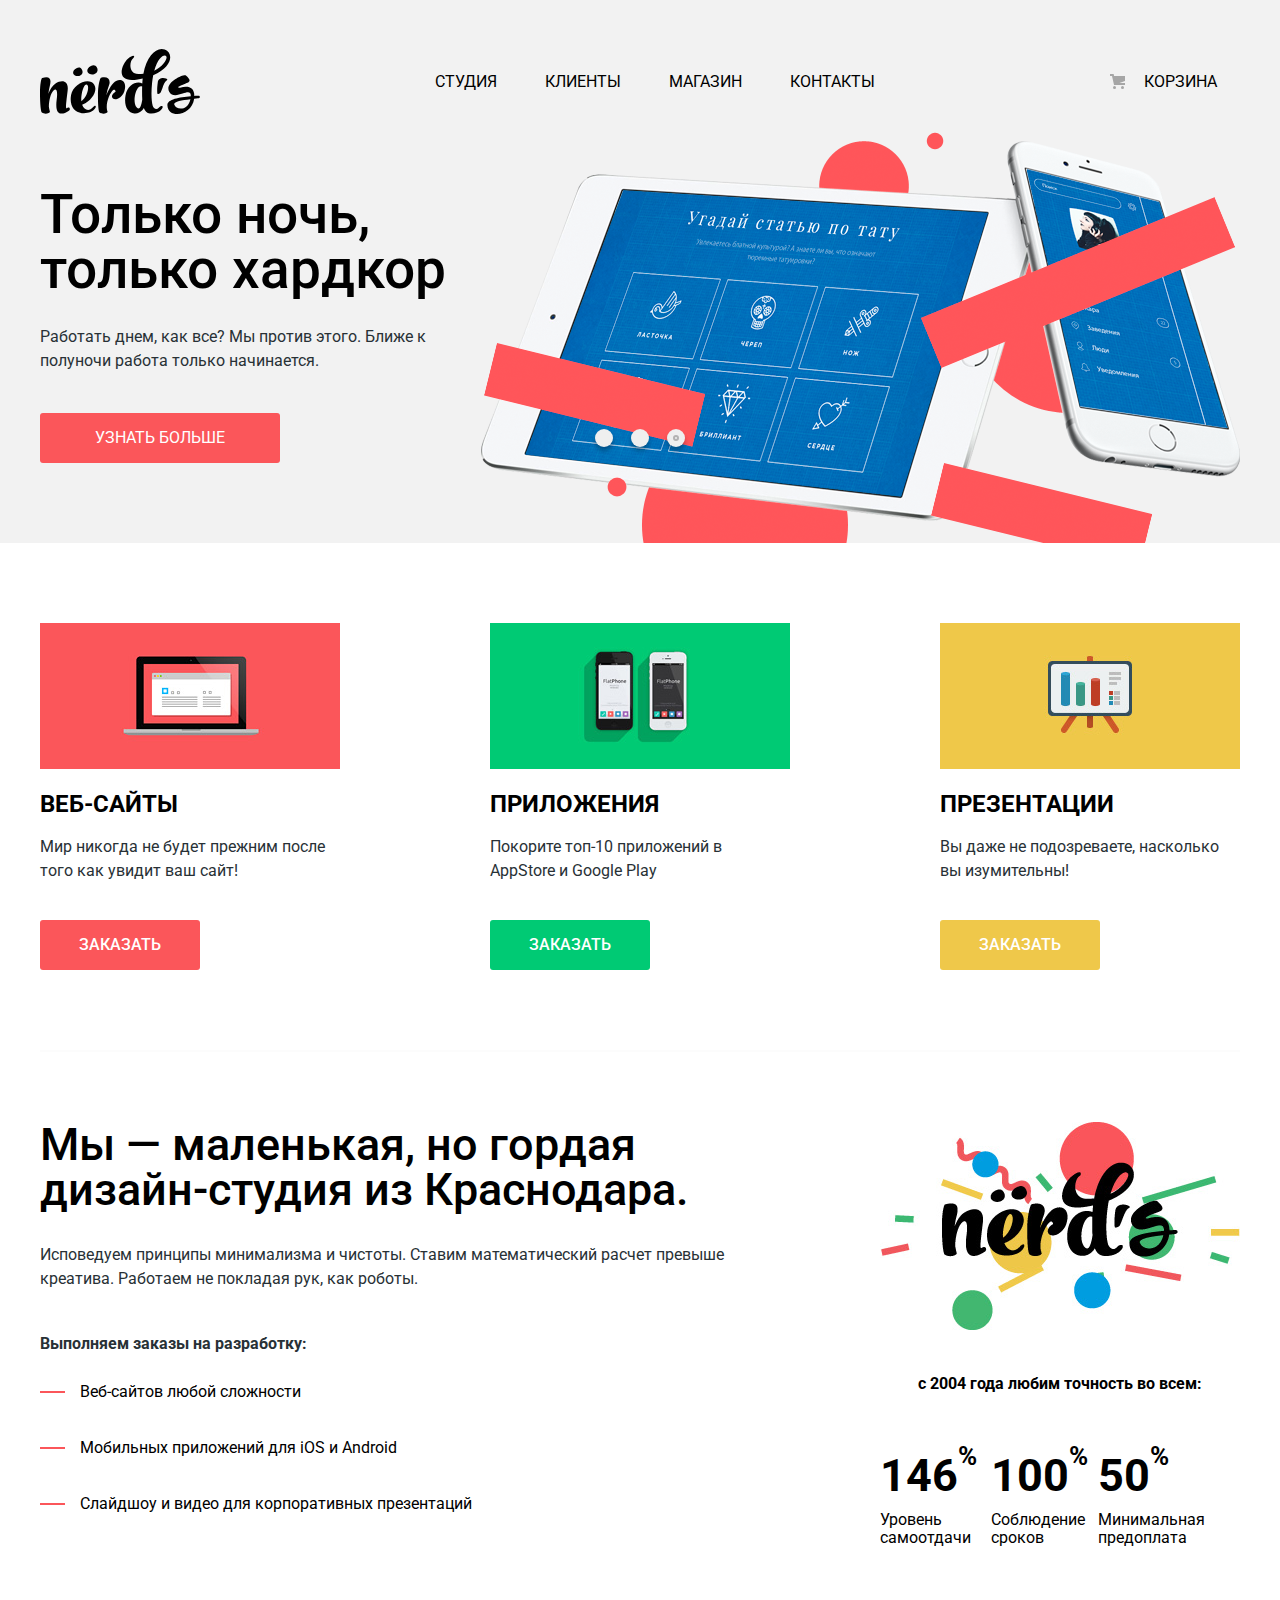
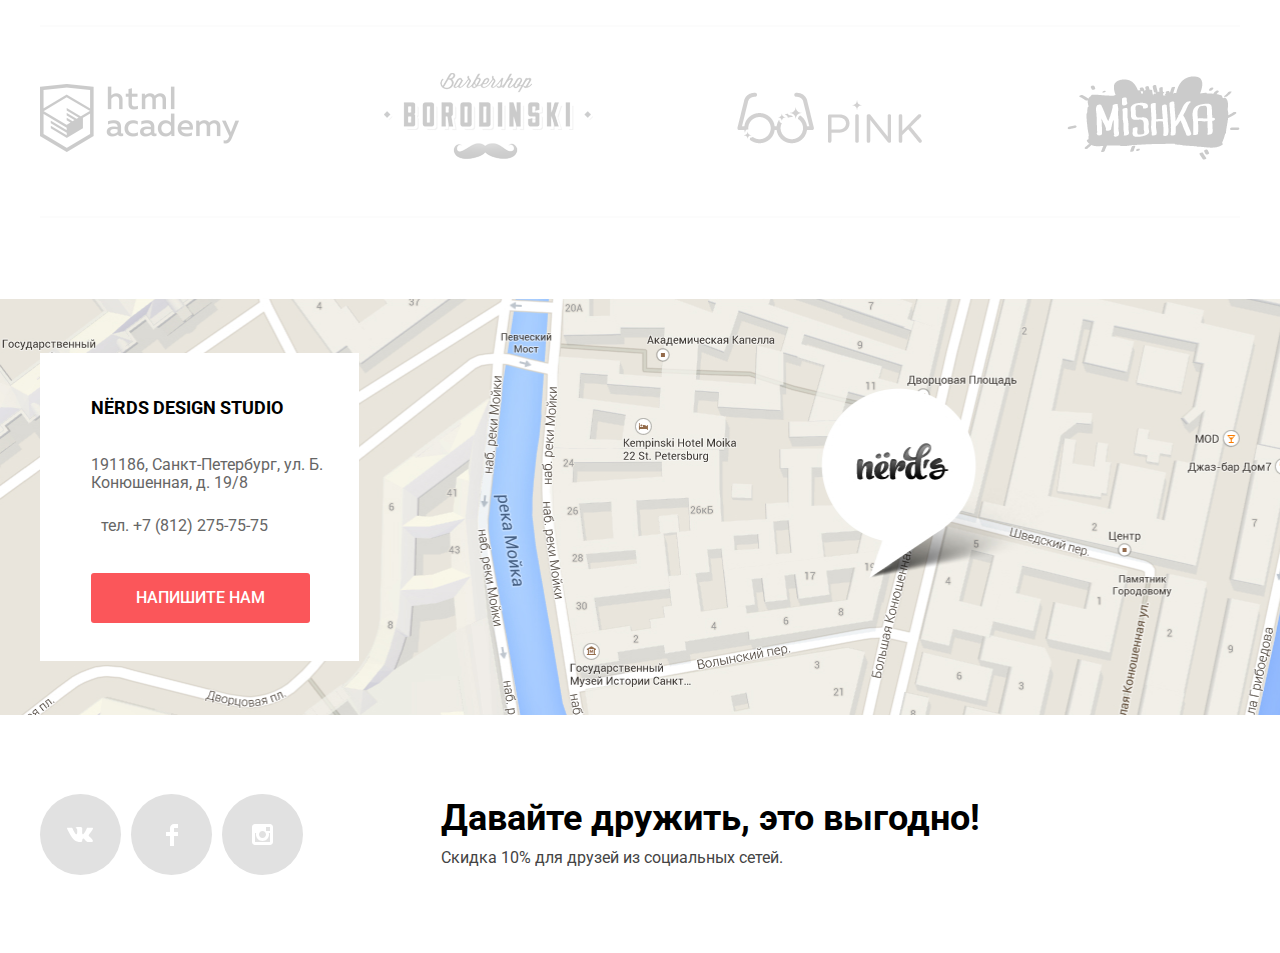
==== commit ef309c15: "html, css без js сайт нердс, завершенная версия" ====
--- a/index.html
+++ b/index.html
@@ -251,7 +251,7 @@
       </section>
     </footer>
 
-    <section class="modal modal_active">
+    <section class="modal">
       <div class="modal__wrapper-top">
         <h2 class="modal__title">Напишите нам</h2>
         <button class="modal__close-btn" type="button"></button>
--- a/pages/index.css
+++ b/pages/index.css
@@ -104,4 +104,22 @@
 @import url(../blocks/form/__label/form__label.css);
 @import url(../blocks/form/__input/form__input.css);
 @import url(../blocks/form/__input/_width_large/form__input_width_large.css);
-@import url(../blocks/form/__button/form__button.css);+@import url(../blocks/form/__button/form__button.css);
+
+@import url(../blocks/catalog-title/catalog-title.css);
+
+@import url(../blocks/filters/__wrapper/filters__wrapper.css);
+@import url(../blocks/filters/__item/filters__item.css);
+@import url(../blocks/filters/__form/filters__form.css);
+@import url(../blocks/filters/__heading/filters__heading.css);
+@import url(../blocks/filters/__show-btn/filters__show-btn.css);
+
+@import url(../blocks/grid-list/grid-list.css);
+
+@import url(../blocks/range-slider/range-slider.css);
+
+@import url(../blocks/hang-list/hang-list.css);
+
+@import url(../blocks/catalog/catalog.css);
+
+@import url(../blocks/pagination/pagination.css);